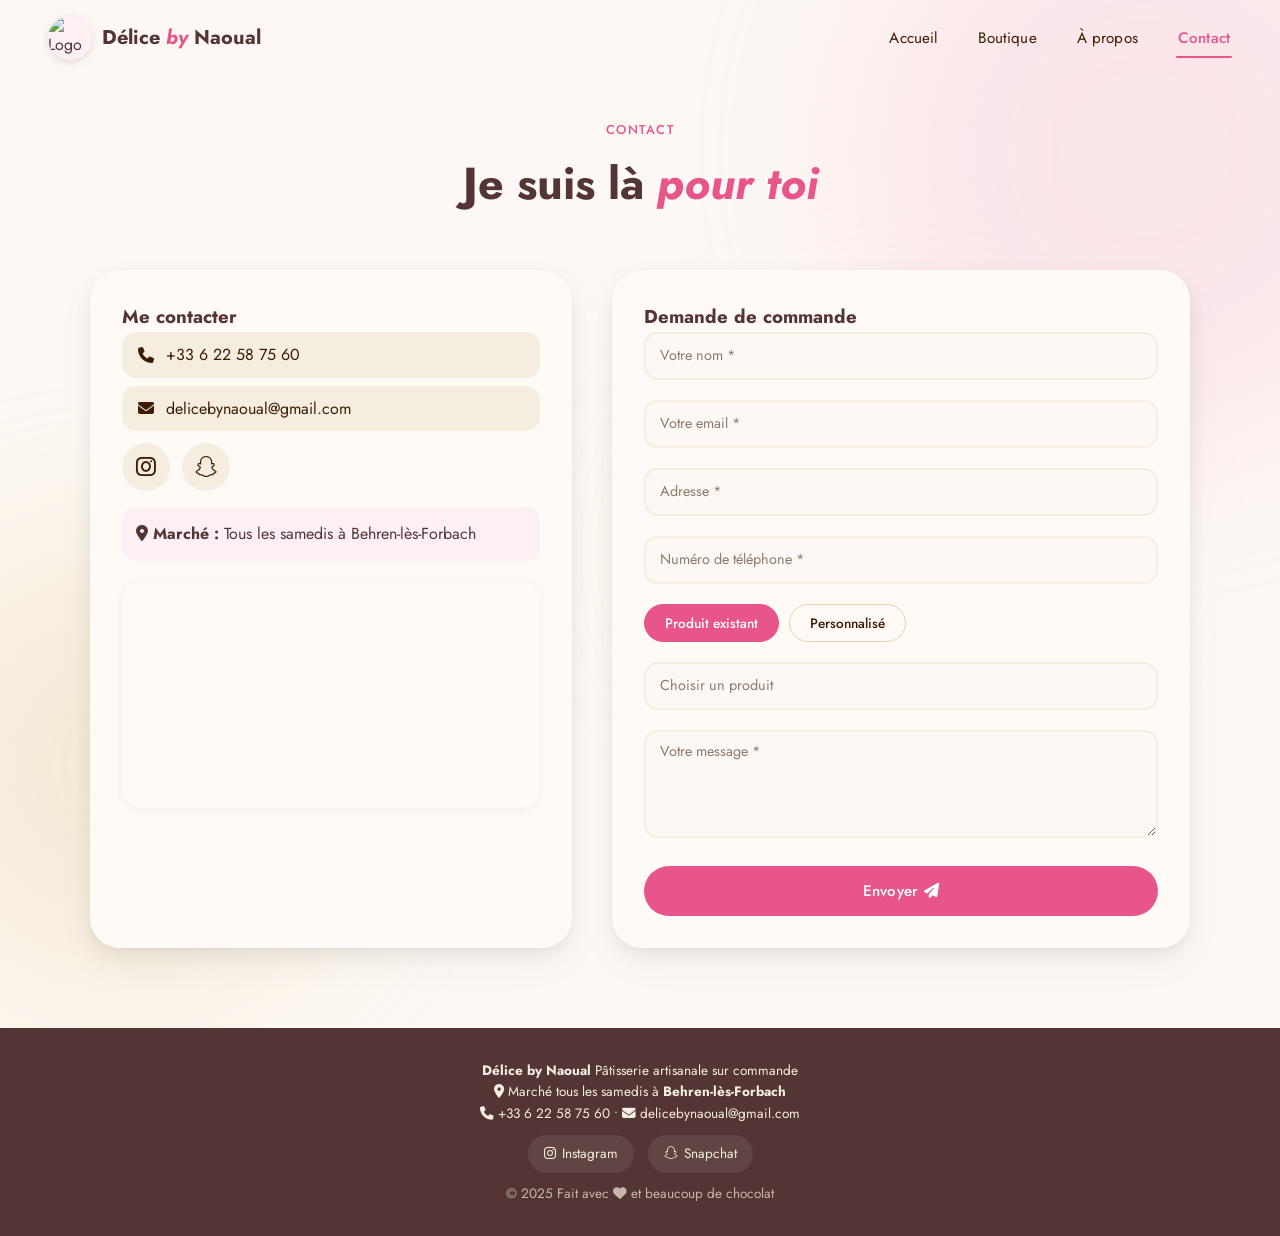
==== contact.html @ cb71ed4a "Add files via upload" ====
<!DOCTYPE html>
<html lang="fr">
<head>
    <meta charset="UTF-8">
    <meta name="viewport" content="width=device-width, initial-scale=1.0">
    <title>Contact</title>
    <meta name="description" content="Contactez Naoual pour vos commandes de pâtisseries artisanales.">
    <meta property="og:title" content="Contact - Délice by Naoual">
    <meta property="og:description" content="Formulaire de commande, téléphone, email, Instagram et Snapchat.">
    <meta property="og:image" content="https://delicebynaoual.github.io/Delice-by-Naoual/image/gateau.png">
    <meta property="og:url" content="https://delicebynaoual.github.io/Delice-by-Naoual/contact">
    <meta property="og:type" content="website">
    <link rel="icon" type="image" href="https://delicebynaoual.github.io/Delice-by-Naoual/image/gateau.png">
    <link rel="preconnect" href="https://fonts.googleapis.com">
    <link rel="preconnect" href="https://fonts.gstatic.com" crossorigin>
    <link href="https://fonts.googleapis.com/css2?family=Cormorant+Garamond:ital,wght@0,400;0,500;0,600;1,400;1,500&family=Jost:ital,wght@0,300;0,400;0,500;0,600;1,300&family=Playfair+Display:ital,wght@0,500;0,600;0,700;0,800;1,500;1,600;1,700&display=swap" rel="stylesheet">
    <link rel="stylesheet" media="screen" href="https://fontlibrary.org//face/jellee-typeface" type="text/css" />
    <link rel="stylesheet" href="https://cdnjs.cloudflare.com/ajax/libs/font-awesome/6.5.0/css/all.min.css">
    <link rel="stylesheet" href="style.css">
    <!-- Ajustement pour la carte dans le bloc contact -->
    <style>
        .contact-map {
            margin-top: 20px;
            border-radius: var(--radius-md);
            overflow: hidden;
            box-shadow: 0 2px 8px rgba(0,0,0,0.05);
        }
        .contact-map iframe {
            width: 100%;
            height: 220px;
            border: none;
        }
    </style>
</head>
<body>
    <div class="orb orb--rose"></div>
    <div class="orb orb--gold"></div>
    <div class="orb orb--peach"></div>

    <header class="header" id="header">
        <a href="index.html" class="header__logo" data-nav="home" aria-label="Accueil Délice by Naoual">
            <img src="https://raw.githubusercontent.com/zznkch/D-lice/main/image/gateau.png" alt="Logo" class="header__logo-img" onerror="this.style.background='var(--rose-pale)'; this.style.minWidth='44px';">
            <span class="header__logo-text">Délice <em>by</em> Naoual</span>
        </a>
        <nav class="header__nav" id="desktopNav">
            <a href="index.html" class="header__nav-link" data-nav="home">Accueil</a>
            <a href="boutique.html" class="header__nav-link" data-nav="boutique">Boutique</a>
            <a href="histoire.html" class="header__nav-link" data-nav="a-propos">À propos</a>
            <a href="contact.html" class="header__nav-link" data-nav="contact">Contact</a>
        </nav>
        <button class="hamburger" id="hamburger" aria-label="Menu">
            <span></span><span></span><span></span>
        </button>
    </header>

    <div class="mobile-overlay" id="mobileOverlay">
        <nav class="mobile-overlay__nav" id="mobileNav">
            <a href="index.html" class="mobile-overlay__link" data-nav="home">Accueil</a>
            <a href="boutique.html" class="mobile-overlay__link" data-nav="boutique">Boutique</a>
            <a href="histoire.html" class="mobile-overlay__link" data-nav="a-propos">À propos</a>
            <a href="contact.html" class="mobile-overlay__link" data-nav="contact">Contact</a>
        </nav>
    </div>

    <main>
        <section class="section" style="padding-top: 120px;">
            <div class="section__header"><p class="section__tag">Contact</p><h2 class="section__title">Je suis là <em>pour toi</em></h2></div>
            <div class="contact-layout">
                <div class="contact-info-card">
                    <h3>Me contacter</h3>
                    <a href="tel:+33622587560" class="contact-link"><i class="fa-solid fa-phone"></i> +33 6 22 58 75 60</a>
                    <a href="mailto:delicebynaoual@gmail.com" class="contact-link" id="emailLink"><i class="fa-solid fa-envelope"></i> delicebynaoual@gmail.com</a>
                    <div class="social-btns">
                        <a href="https://www.instagram.com/les_patisseries_de_naoual" target="_blank" class="social-btn"><i class="fa-brands fa-instagram"></i></a>
                        <a href="https://www.snapchat.com/@delice_bynaoual" target="_blank" class="social-btn"><i class="fa-brands fa-snapchat"></i></a>
                    </div>
                    <div style="margin-top:16px;background:var(--rose-pale);padding:14px;border-radius:14px;">
                        <strong><i class="fa-solid fa-location-dot"></i> Marché :</strong> Tous les samedis à Behren-lès-Forbach
                    </div>

                    <!-- Carte Google Maps intégrée dans la colonne de gauche -->
                    <div class="contact-map">
                        <iframe
                            src="https://www.google.com/maps/embed?pb=!1m18!1m12!1m3!1d2624.991625191579!2d6.9298868!3d49.1702095!2m3!1f0!2f0!3f0!3m2!1i1024!2i768!4f13.1!3m3!1m2!1s0x4795b3467ec2cfe5%3A0x9b20eb9fa4a14677!2sPlace%20Jean-Moulin%2C%2057460%20Behren-l%C3%A8s-Forbach!5e0!3m2!1sfr!2sfr!4v1685952000000"
                            allowfullscreen=""
                            loading="lazy"
                            referrerpolicy="no-referrer-when-downgrade"
                            title="Place Jean-Moulin, Behren-lès-Forbach">
                        </iframe>
                    </div>
                </div>

                <div class="form-card">
                    <h3>Demande de commande</h3>
                    <form id="contactForm" action="#" method="POST">
                        <input type="hidden" name="_captcha" value="false">
                        <input type="hidden" name="_next" value="false">
                        <input type="hidden" name="_subject" value="Nouvelle commande Délice by Naoual">
                        <div class="form-group">
                            <input type="text" name="Nom" placeholder=" " required>
                            <label>Votre nom *</label>
                        </div>
                        <div class="form-group">
                            <input type="email" name="Email" placeholder=" " required>
                            <label>Votre email *</label>
                        </div>
                        <div class="form-group">
                            <input type="text" name="Adresse" placeholder=" " required>
                            <label>Adresse *</label>
                        </div>
                        <div class="form-group">
                            <input type="tel" name="Telephone" placeholder=" " required>
                            <label>Numéro de téléphone *</label>
                        </div>
                        <div style="display:flex; gap:10px; margin-bottom:20px; flex-wrap:wrap;">
                            <button type="button" class="chip active" id="btnProduitExistant">Produit existant</button>
                            <button type="button" class="chip" id="btnPersonnalise">Personnalisé</button>
                        </div>
                        <div class="form-group" id="groupProduitExistant">
                            <input type="text" id="formProduit" name="Produit souhaité" placeholder=" " list="produitsList" autocomplete="off">
                            <label>Choisir un produit</label>
                            <datalist id="produitsList"></datalist>
                        </div>
                        <div class="form-group" id="groupPersonnalise" style="display:none;">
                            <textarea name="Description personnalisée" placeholder=" " rows="3"></textarea>
                            <label>Décrivez votre création</label>
                        </div>
                        <div class="form-group">
                            <textarea name="Message" placeholder=" " rows="4" required></textarea>
                            <label>Votre message *</label>
                        </div>
                        <button type="submit" class="btn btn--rose btn--submit"><span class="btn-text">Envoyer <i class="fa-solid fa-paper-plane"></i></span><span class="spinner" style="display:none;"></span></button>
                    </form>
                </div>
            </div>
        </section>
    </main>

    <footer class="footer">
        <p><strong>Délice by Naoual</strong> Pâtisserie artisanale sur commande</p>
        <p><i class="fa-solid fa-location-dot"></i> Marché tous les samedis à <strong>Behren-lès-Forbach</strong></p>
        <p><i class="fa-solid fa-phone"></i> <a href="tel:+33622587560">+33 6 22 58 75 60</a> • <i class="fa-solid fa-envelope"></i> <a href="mailto:delicebynaoual@gmail.com">delicebynaoual@gmail.com</a></p>
        <div class="footer__social">
            <a href="https://www.instagram.com/les_patisseries_de_naoual" target="_blank"><i class="fa-brands fa-instagram"></i> Instagram</a>
            <a href="https://www.snapchat.com/@delice_bynaoual" target="_blank"><i class="fa-brands fa-snapchat"></i> Snapchat</a>
        </div>
        <p style="margin-top:10px;opacity:0.7;">© 2025 Fait avec <i class="fa-solid fa-heart"></i> et beaucoup de chocolat</p>
    </footer>

    <div class="toast-container" id="toastContainer"></div>

    <!-- SDK EmailJS -->
    <script src="https://cdn.jsdelivr.net/npm/@emailjs/browser@3/dist/email.min.js"></script>
    <script src="script.js"></script>
</body>
</html>
---- style.css ----
* {
    -webkit-tap-highlight-color: rgba(0,0,0,0);
}
* {
    -webkit-tap-highlight-color: transparent;
}
:root {
    --cream: #FDF8F3;
    --cream2: #F5EDE0;
    --gold: #C9A96E;
    --gold-light: #E8D4A8;
    --gold-dark: #9C7A3C;
    --rose: #E8558A;
    --rose-light: #F7C5D9;
    --rose-pale: #FDF0F5;
    --choco: #533535;
    --choco2: #3D1C02;
    --choco3: #6B3A1F;
    --white-warm: #FFFAF6;
    --text-secondary: #8A7B6F;
    --radius-sm: 14px;
    --radius-md: 20px;
    --radius-lg: 30px;
    --radius-xl: 40px;
    --ease-spring: cubic-bezier(0.22, 0.61, 0.36, 1);
    --ease-smooth: cubic-bezier(0.25, 0.46, 0.45, 0.94);
    --font-body: 'JelleeBold', 'Jost', 'Segoe UI', sans-serif;
    --header-h: 76px;
    --shadow-card: 0 2px 8px rgba(26, 16, 16, 0.04), 0 8px 24px rgba(26, 16, 16, 0.06), 0 16px 40px rgba(26, 16, 16, 0.04);
    --shadow-elevated: 0 4px 16px rgba(26, 16, 16, 0.06), 0 16px 40px rgba(26, 16, 16, 0.08), 0 28px 64px rgba(26, 16, 16, 0.05);
    --shadow-glow-rose: 0 0 0 4px rgba(232, 85, 138, 0.18), 0 8px 28px rgba(232, 85, 138, 0.25);
    --shadow-glow-gold: 0 0 0 4px rgba(201, 169, 110, 0.15), 0 8px 28px rgba(201, 169, 110, 0.22);
}

*,
*::before,
*::after {
    box-sizing: border-box;
    margin: 0;
    padding: 0;
}
html {
    scroll-behavior: smooth;
    font-size: 16px;
    -webkit-font-smoothing: antialiased;
}
body {
    font-family: var(--font-body);
    background: var(--cream);
    color: var(--choco);
    line-height: 1.6;
    overflow-x: hidden;
    min-height: 100vh;
    transition: background 0.5s var(--ease-smooth);
}
body.menu-open {
    overflow: hidden;
    touch-action: none;
}
p,
span,
a,
button,
input,
textarea,
select,
label,
h1,
h2,
h3,
h4 {
    font-family: var(--font-body);
}

a {
    text-decoration: none;
    color: inherit;
}
ul {
    list-style: none;
}
img {
    max-width: 100%;
    display: block;
}
button {
    cursor: pointer;
    border: none;
    font-family: var(--font-body);
    transition: all 0.35s var(--ease-spring);
}

.orb {
    position: fixed;
    border-radius: 50%;
    pointer-events: none;
    z-index: 0;
    filter: blur(80px);
    opacity: 0.35;
}
.orb--rose {
    background: var(--rose-light);
    width: 45vmax;
    height: 45vmax;
    top: -15%;
    right: -12%;
    animation: orbFloat1 18s infinite;
}
.orb--gold {
    background: var(--gold-light);
    width: 35vmax;
    height: 35vmax;
    bottom: -10%;
    left: -8%;
    animation: orbFloat2 22s infinite;
}
.orb--peach {
    background: #fde4cf;
    width: 30vmax;
    height: 30vmax;
    top: 40%;
    left: 55%;
    animation: orbFloat3 20s infinite;
}
@keyframes orbFloat1 {
    0%,
    100% {
        transform: translate(0, 0) scale(1);
    }
    25% {
        transform: translate(5vw, -4vh) scale(1.1);
    }
    50% {
        transform: translate(-3vw, 6vh) scale(0.9);
    }
    75% {
        transform: translate(2vw, -3vh) scale(1.05);
    }
}
@keyframes orbFloat2 {
    0%,
    100% {
        transform: translate(0, 0) scale(1);
    }
    30% {
        transform: translate(-4vw, 5vh) scale(1.12);
    }
    60% {
        transform: translate(3vw, -4vh) scale(0.88);
    }
}
@keyframes orbFloat3 {
    0%,
    100% {
        transform: translate(0, 0) scale(1);
    }
    40% {
        transform: translate(3vw, -5vh) scale(1.08);
    }
    80% {
        transform: translate(-2vw, 4vh) scale(0.92);
    }
}

.rain-container {
    position: fixed;
    top: 0;
    left: 0;
    width: 100%;
    height: 100%;
    pointer-events: none;
    z-index: 0;
    overflow: hidden;
}
.rain-icon {
    position: absolute;
    top: -60px;
    animation: rainFall linear infinite;
    opacity: 0.18;
    will-change: transform;
}
@keyframes rainFall {
    0% {
        transform: translateY(-60px) rotate(0deg);
        opacity: 0.16;
    }
    10% {
        opacity: 0.28;
    }
    90% {
        opacity: 0.22;
    }
    100% {
        transform: translateY(105vh) rotate(360deg);
        opacity: 0.06;
    }
}

.header {
    position: fixed;
    top: 0;
    left: 0;
    right: 0;
    z-index: 1000;
    height: var(--header-h);
    display: flex;
    align-items: center;
    justify-content: space-between;
    padding: 0 clamp(16px, 4vw, 48px);
    transition: all 0.4s;
    background: transparent;
}
.header.scrolled {
    background: rgba(253, 248, 243, 0.72);
    backdrop-filter: blur(20px);
    -webkit-backdrop-filter: blur(20px);
    box-shadow: 0 1px 0 rgba(26, 16, 16, 0.06), 0 4px 20px rgba(26, 16, 16, 0.04);
}
.header__logo {
    display: flex;
    align-items: center;
    gap: 10px;
    z-index: 1001;
}
.header__logo-img {
    width: 44px;
    height: 44px;
    border-radius: 50%;
    object-fit: cover;
    transition: transform 0.6s;
    box-shadow: 0 2px 8px rgba(0, 0, 0, 0.12);
}
.header__logo:hover .header__logo-img {
    transform: rotate(-15deg) scale(1.08);
}
.header__logo-text {
    font-weight: 700;
    font-size: clamp(1rem, 1.8vw, 1.25rem);
    color: var(--choco);
}
.header__logo-text em {
    font-style: italic;
    color: var(--rose);
}
.header__nav {
    display: flex;
    align-items: center;
    gap: clamp(16px, 3vw, 36px);
}
.header__nav-link {
    font-weight: 400;
    font-size: 0.95rem;
    color: var(--choco2);
    position: relative;
    padding: 6px 2px;
    letter-spacing: 0.01em;
    transition: color 0.3s;
}
.header__nav-link::after {
    content: '';
    position: absolute;
    bottom: -2px;
    left: 0;
    width: 0;
    height: 2px;
    background: var(--rose);
    border-radius: 4px;
    transition: width 0.35s;
}
.header__nav-link.active::after,
.header__nav-link:hover::after {
    width: 100%;
}
.header__nav-link.active {
    color: var(--rose);
    font-weight: 500;
}
.header__nav-link:hover {
    color: var(--rose);
}

.hamburger {
    display: none;
    flex-direction: column;
    gap: 5px;
    cursor: pointer;
    z-index: 1001;
    padding: 8px;
    background: transparent;
    width: 40px;
    height: 40px;
    justify-content: center;
    align-items: center;
}
.hamburger span {
    display: block;
    width: 26px;
    height: 2px;
    background: var(--choco);
    border-radius: 3px;
    transition: all 0.35s var(--ease-spring);
    transform-origin: center;
}
.hamburger.active span:nth-child(1) {
    transform: rotate(45deg) translate(5px, 5px);
}
.hamburger.active span:nth-child(2) {
    opacity: 0;
    transform: scaleX(0);
}
.hamburger.active span:nth-child(3) {
    transform: rotate(-45deg) translate(5px, -5px);
}

.mobile-overlay {
    position: fixed;
    inset: 0;
    z-index: 999;
    background: rgba(253, 248, 243, 0.88);
    backdrop-filter: blur(28px);
    -webkit-backdrop-filter: blur(28px);
    display: flex;
    align-items: center;
    justify-content: center;
    pointer-events: none;
    opacity: 0;
    transition: opacity 0.4s var(--ease-smooth);
}
.mobile-overlay.open {
    pointer-events: auto;
    opacity: 1;
}
.mobile-overlay__nav {
    display: flex;
    flex-direction: column;
    align-items: center;
    gap: 28px;
}
.mobile-overlay__link {
    font-weight: 600;
    font-size: clamp(1.6rem, 4vw, 2.4rem);
    color: var(--choco);
    opacity: 0;
    transform: translateY(30px);
    transition: opacity 0.4s, transform 0.4s, color 0.3s;
}
.mobile-overlay__link.active {
    color: var(--rose);
}
.mobile-overlay__link:hover {
    color: var(--rose);
}
.mobile-overlay.open .mobile-overlay__link {
    opacity: 1;
    transform: translateY(0);
}

/* CARROUSEL PLEINE LARGEUR */
.full-carousel {
    position: relative;
    width: 100%;
    height: 85vh;
    min-height: 500px;
    overflow: hidden;
    z-index: 2;
    margin-top: 0;
}
.full-carousel__track {
    display: flex;
    height: 100%;
    transition: transform 0.7s cubic-bezier(0.25, 0.46, 0.45, 0.94);
    will-change: transform;
}
.full-carousel__slide {
    min-width: 100%;
    height: 100%;
    flex-shrink: 0;
    position: relative;
    cursor: pointer;
    background-size: cover;
    background-position: center;
}
.slide-overlay {
    position: absolute;
    bottom: 30px;
    right: 30px;
    background: rgba(255, 255, 255, 0.85);
    backdrop-filter: blur(8px);
    padding: 12px 20px;
    border-radius: 20px;
    box-shadow: var(--shadow-card);
    text-align: right;
    max-width: 250px;
    pointer-events: none;
}
.slide-cat {
    font-size: 0.7rem;
    text-transform: uppercase;
    letter-spacing: 0.12em;
    color: var(--rose);
    font-weight: 500;
}
.slide-name {
    font-size: 1.3rem;
    font-weight: 700;
    color: var(--choco);
    margin-top: 4px;
}
.full-carousel__arrow {
    position: absolute;
    top: 50%;
    transform: translateY(-50%);
    z-index: 5;
    width: 44px;
    height: 44px;
    border-radius: 50%;
    background: rgba(255, 250, 246, 0.75);
    backdrop-filter: blur(10px);
    border: 1px solid var(--gold-light);
    color: var(--gold-dark);
    font-size: 1.1rem;
    cursor: pointer;
    display: flex;
    align-items: center;
    justify-content: center;
    transition: all 0.3s;
}
.full-carousel__arrow:hover {
    background: #fff;
    box-shadow: var(--shadow-glow-gold);
}
.full-carousel__arrow--prev {
    left: 20px;
}
.full-carousel__arrow--next {
    right: 20px;
}

.hero {
    min-height: 60vh;
    display: flex;
    align-items: center;
    justify-content: center;
    text-align: center;
    position: relative;
    z-index: 2;
    padding: 40px clamp(20px, 6vw, 80px) 60px;
    flex-direction: column;
    gap: 24px;
}
.hero__badge {
    display: inline-flex;
    align-items: center;
    gap: 8px;
    background: var(--white-warm);
    border: 1px solid var(--gold-light);
    color: var(--gold-dark);
    padding: 8px 20px;
    border-radius: 50px;
    font-size: 0.85rem;
    font-weight: 500;
    letter-spacing: 0.03em;
    box-shadow: 0 2px 12px rgba(201, 169, 110, 0.15);
}
.hero__title {
    font-weight: 700;
    font-size: clamp(2.2rem, 6vw, 4.2rem);
    color: var(--choco);
    max-width: 700px;
}
.hero__title em {
    font-style: italic;
    color: var(--rose);
}
.hero__subtitle {
    font-style: italic;
    font-size: clamp(1.05rem, 2.2vw, 1.35rem);
    color: var(--text-secondary);
}
.hero__btns {
    display: flex;
    flex-wrap: wrap;
    gap: 16px;
    justify-content: center;
    margin-top: 8px;
}
.btn {
    display: inline-flex;
    align-items: center;
    gap: 8px;
    padding: 14px 30px;
    border-radius: 50px;
    font-weight: 500;
    font-size: 0.95rem;
    letter-spacing: 0.02em;
    transition: all 0.35s;
    position: relative;
    overflow: hidden;
}
.btn--primary {
    background: var(--choco);
    color: var(--white-warm);
    box-shadow: var(--shadow-glow-rose);
}
.btn--primary:hover {
    background: #2a1818;
    transform: scale(1.04);
}
.btn--outline {
    background: transparent;
    color: var(--gold-dark);
    border: 2px solid var(--gold);
}
.btn--outline:hover {
    background: var(--gold);
    color: #fff;
    transform: scale(1.04);
}
.btn--rose {
    background: var(--rose);
    color: #fff;
}
.btn--rose:hover {
    background: #d14478;
    transform: scale(1.04);
}
.hero__scroll {
    position: absolute;
    bottom: 30px;
    left: 50%;
    transform: translateX(-50%);
    animation: bounceDown 2s infinite;
    color: var(--gold);
    font-size: 1.5rem;
    opacity: 0.7;
    cursor: pointer;
}
@keyframes bounceDown {
    0%,
    100% {
        transform: translateX(-50%) translateY(0);
    }
    50% {
        transform: translateX(-50%) translateY(14px);
    }
}

.section {
    padding: 80px clamp(16px, 5vw, 64px);
    position: relative;
    z-index: 2;
}
.section__header {
    text-align: center;
    margin-bottom: 50px;
}
.section__tag {
    font-size: 0.8rem;
    text-transform: uppercase;
    letter-spacing: 0.12em;
    color: var(--rose);
    font-weight: 500;
    margin-bottom: 8px;
}
.section__title {
    font-weight: 700;
    font-size: clamp(1.8rem, 4vw, 2.8rem);
    color: var(--choco);
}
.section__title em {
    font-style: italic;
    color: var(--rose);
}

.arguments-grid {
    display: grid;
    grid-template-columns: repeat(auto-fit, minmax(250px, 1fr));
    gap: 24px;
    max-width: 1100px;
    margin: 0 auto;
}
.arg-card {
    background: var(--white-warm);
    border-radius: var(--radius-md);
    padding: 32px 24px;
    text-align: center;
    box-shadow: var(--shadow-card);
    transition: all 0.4s;
    position: relative;
    overflow: hidden;
}
.arg-card::after {
    content: '';
    position: absolute;
    inset: 0;
    background: linear-gradient(90deg, transparent 0%, rgba(232, 85, 138, 0.12) 50%, transparent 100%);
    background-size: 200% 100%;
    opacity: 0;
    transition: opacity 0.3s;
    z-index: 1;
    pointer-events: none;
}
.arg-card:hover::after {
    opacity: 1;
    animation: waveShimmer 1.8s ease-in-out infinite;
}
@keyframes waveShimmer {
    0% {
        background-position: 200% 0;
    }
    100% {
        background-position: -200% 0;
    }
}
.arg-card:hover {
    transform: translateY(-6px);
    box-shadow: var(--shadow-elevated);
}
.arg-card__icon {
    font-size: 2.2rem;
    color: var(--rose);
    margin-bottom: 16px;
    transition: transform 0.3s;
}
.arg-card:hover .arg-card__icon {
    transform: scale(1.08);
}
.arg-card h3 {
    font-weight: 600;
    font-size: 1.15rem;
    margin-bottom: 8px;
    color: var(--choco);
}
.arg-card p {
    font-size: 0.9rem;
    color: var(--text-secondary);
    line-height: 1.5;
}

.shop-search {
    max-width: 500px;
    margin: 0 auto 28px;
    position: relative;
}
.shop-search input {
    width: 100%;
    padding: 14px 20px 14px 48px;
    border-radius: 50px;
    border: 2px solid var(--gold-light);
    background: var(--white-warm);
    font-size: 0.95rem;
    color: var(--choco);
    outline: none;
}
.shop-search input:focus {
    border-color: var(--rose);
    box-shadow: var(--shadow-glow-rose);
}
.shop-search i {
    position: absolute;
    left: 18px;
    top: 50%;
    transform: translateY(-50%);
    color: var(--gold);
}

.gallery-filters {
    display: flex;
    flex-wrap: wrap;
    gap: 10px;
    justify-content: center;
    margin-bottom: 32px;
}
.chip {
    padding: 8px 20px;
    border-radius: 50px;
    font-size: 0.85rem;
    font-weight: 500;
    cursor: pointer;
    border: 1.5px solid var(--gold-light);
    background: transparent;
    color: var(--choco2);
    transition: all 0.3s;
}
.chip:hover,
.chip.active {
    background: var(--rose);
    color: #fff;
    border-color: var(--rose);
}

.sort-bar {
    display: flex;
    justify-content: flex-end;
    max-width: 1200px;
    margin: 0 auto 16px;
}
.sort-btn {
    background: transparent;
    border: 1.5px solid var(--gold-light);
    color: var(--choco2);
    padding: 8px 18px;
    border-radius: 50px;
    font-size: 0.8rem;
    display: flex;
    align-items: center;
    gap: 6px;
    cursor: pointer;
}

.category-group {
    margin-bottom: 40px;
}
.category-group__title {
    font-size: 1.5rem;
    font-weight: 600;
    color: var(--choco);
    margin-bottom: 16px;
    display: flex;
    align-items: center;
    gap: 12px;
    border-bottom: 2px solid var(--rose-light);
    padding-bottom: 8px;
}
.shop-grid {
    display: grid;
    grid-template-columns: repeat(auto-fill, minmax(180px, 1fr));
    gap: 18px;
    max-width: 1200px;
    margin: 0 auto;
}
.shop-card {
    background: var(--white-warm);
    border-radius: var(--radius-md);
    overflow: hidden;
    box-shadow: var(--shadow-card);
    transition: 0.4s;
}
.shop-card:hover {
    transform: translateY(-6px);
}
.shop-card__img {
    aspect-ratio: 1/1;
    background: var(--cream2);
}
.shop-card__img img {
    width: 100%;
    height: 100%;
    object-fit: cover;
}
.shop-card__body {
    padding: 12px 14px;
    display: flex;
    align-items: center;
    justify-content: space-between;
}
.shop-card__price-tag {
    background: var(--rose-pale);
    color: var(--rose);
    font-weight: 700;
    padding: 4px 10px;
    border-radius: 20px;
}

.counter-bar {
    background: var(--choco);
    color: #fff;
    text-align: center;
    padding: 20px;
    border-radius: 20px;
    max-width: 600px;
    margin: 0 auto 40px;
}

.about-story {
    max-width: 750px;
    margin: 0 auto;
    text-align: center;
    font-size: 1.05rem;
    line-height: 1.8;
    color: var(--choco2);
}
.about-story .highlight {
    color: var(--rose);
    font-weight: 600;
}
.stats-row {
    display: flex;
    flex-wrap: wrap;
    gap: 24px;
    justify-content: center;
    margin-top: 50px;
}
.stat-item .num {
    font-weight: 700;
    font-size: 2.5rem;
    color: var(--rose);
}
.stat-item .lbl {
    font-size: 0.85rem;
    color: var(--text-secondary);
}

.contact-layout {
    display: grid;
    grid-template-columns: 1fr 1.2fr;
    gap: 40px;
    max-width: 1100px;
    margin: 0 auto;
}
@media(max-width:767px) {
    .contact-layout {
        grid-template-columns: 1fr;
    }
}
.contact-info-card,
.form-card {
    background: var(--white-warm);
    border-radius: var(--radius-lg);
    padding: 32px;
    box-shadow: var(--shadow-card);
}
.contact-link {
    display: flex;
    align-items: center;
    gap: 12px;
    padding: 10px 16px;
    background: var(--cream2);
    border-radius: var(--radius-sm);
    margin-bottom: 8px;
    color: var(--choco2);
}
.social-btns {
    display: flex;
    gap: 12px;
    margin-top: 12px;
}
.social-btn {
    width: 48px;
    height: 48px;
    border-radius: 50%;
    background: var(--cream2);
    display: flex;
    align-items: center;
    justify-content: center;
    font-size: 1.4rem;
    color: var(--choco2);
    transition: 0.3s;
}
.social-btn:hover {
    border-color: var(--rose);
    box-shadow: var(--shadow-glow-rose);
    transform: scale(1.1);
}

.form-group {
    position: relative;
    margin-bottom: 20px;
}
.form-group input,
.form-group textarea,
.form-group select {
    width: 100%;
    padding: 16px 16px 8px 16px;
    border-radius: var(--radius-sm);
    border: 2px solid var(--cream2);
    background: var(--cream);
    font-size: 0.9rem;
    color: var(--choco);
    outline: none;
    resize: vertical;
}
.form-group label {
    position: absolute;
    top: 50%;
    left: 16px;
    transform: translateY(-50%);
    font-size: 0.9rem;
    color: var(--text-secondary);
    transition: all 0.3s;
    pointer-events: none;
}
.form-group textarea~label {
    top: 22px;
}
.form-group input:focus~label,
.form-group input:not(:placeholder-shown)~label,
.form-group textarea:focus~label,
.form-group textarea:not(:placeholder-shown)~label {
    top: -10px;
    font-size: 0.7rem;
    color: var(--rose);
    background: var(--white-warm);
    font-weight: 500;
}
.form-group input:focus,
.form-group textarea:focus {
    border-color: var(--rose);
    box-shadow: 0 0 0 4px rgba(232, 85, 138, 0.08);
}
.btn--submit {
    width: 100%;
    justify-content: center;
}

.footer {
    background: var(--choco);
    color: var(--cream2);
    text-align: center;
    padding: 32px 20px;
    font-size: 0.85rem;
    position: relative;
    z-index: 2;
}
.footer__social {
    display: flex;
    gap: 14px;
    justify-content: center;
    margin-top: 10px;
}
.footer__social a {
    display: inline-flex;
    align-items: center;
    gap: 6px;
    background: rgba(255, 255, 255, 0.08);
    padding: 8px 16px;
    border-radius: 50px;
    color: var(--cream2);
}
.footer__social a:hover {
    background: rgba(255, 255, 255, 0.18);
}

@media(max-width:899px) {
    .header__nav {
        display: none;
    }
    .hamburger {
        display: flex;
    }
    .full-carousel {
        height: 70vh;
        min-height: 420px;
    }
}
@media(min-width:900px) {
    .mobile-overlay {
        display: none !important;
    }
}
@media(max-width:600px) {
    .full-carousel {
        height: 60vh;
        min-height: 350px;
    }
    .slide-overlay {
        bottom: 16px;
        right: 16px;
        padding: 8px 14px;
    }
    .slide-name {
        font-size: 1.1rem;
    }
    .full-carousel__arrow {
        width: 36px;
        height: 36px;
        font-size: 0.9rem;
    }
}
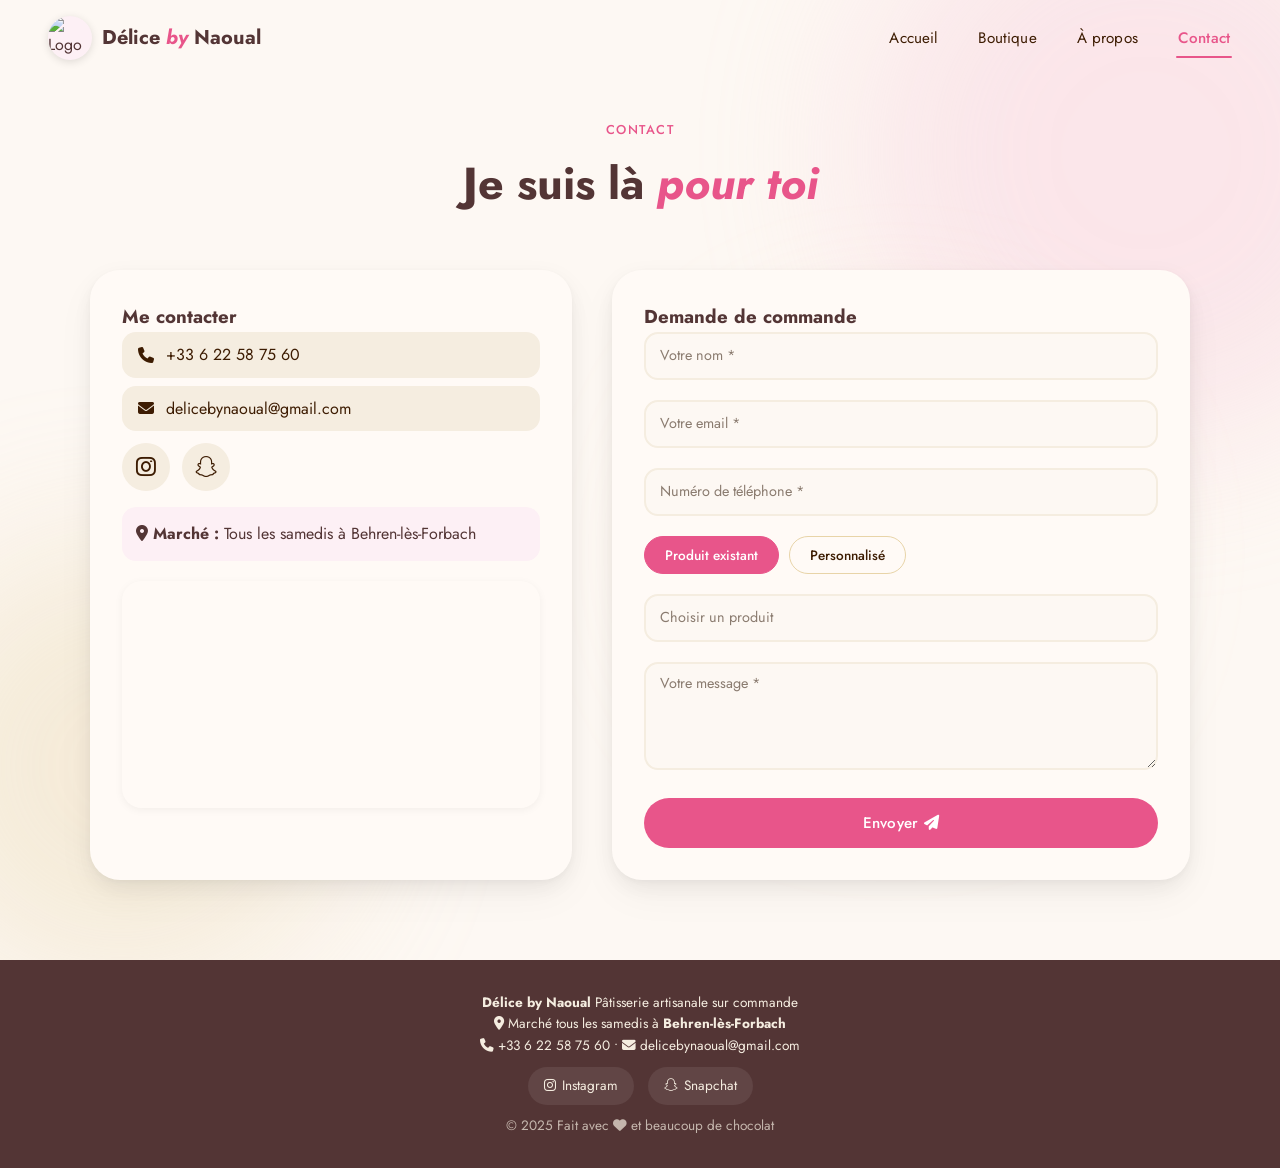
==== commit 659ea885: "Update contact.html" ====
--- a/contact.html
+++ b/contact.html
@@ -105,10 +105,6 @@
                             <label>Votre email *</label>
                         </div>
                         <div class="form-group">
-                            <input type="text" name="Adresse" placeholder=" " required>
-                            <label>Adresse *</label>
-                        </div>
-                        <div class="form-group">
                             <input type="tel" name="Telephone" placeholder=" " required>
                             <label>Numéro de téléphone *</label>
                         </div>
@@ -153,4 +149,4 @@
     <script src="https://cdn.jsdelivr.net/npm/@emailjs/browser@3/dist/email.min.js"></script>
     <script src="script.js"></script>
 </body>
-</html>+</html>
